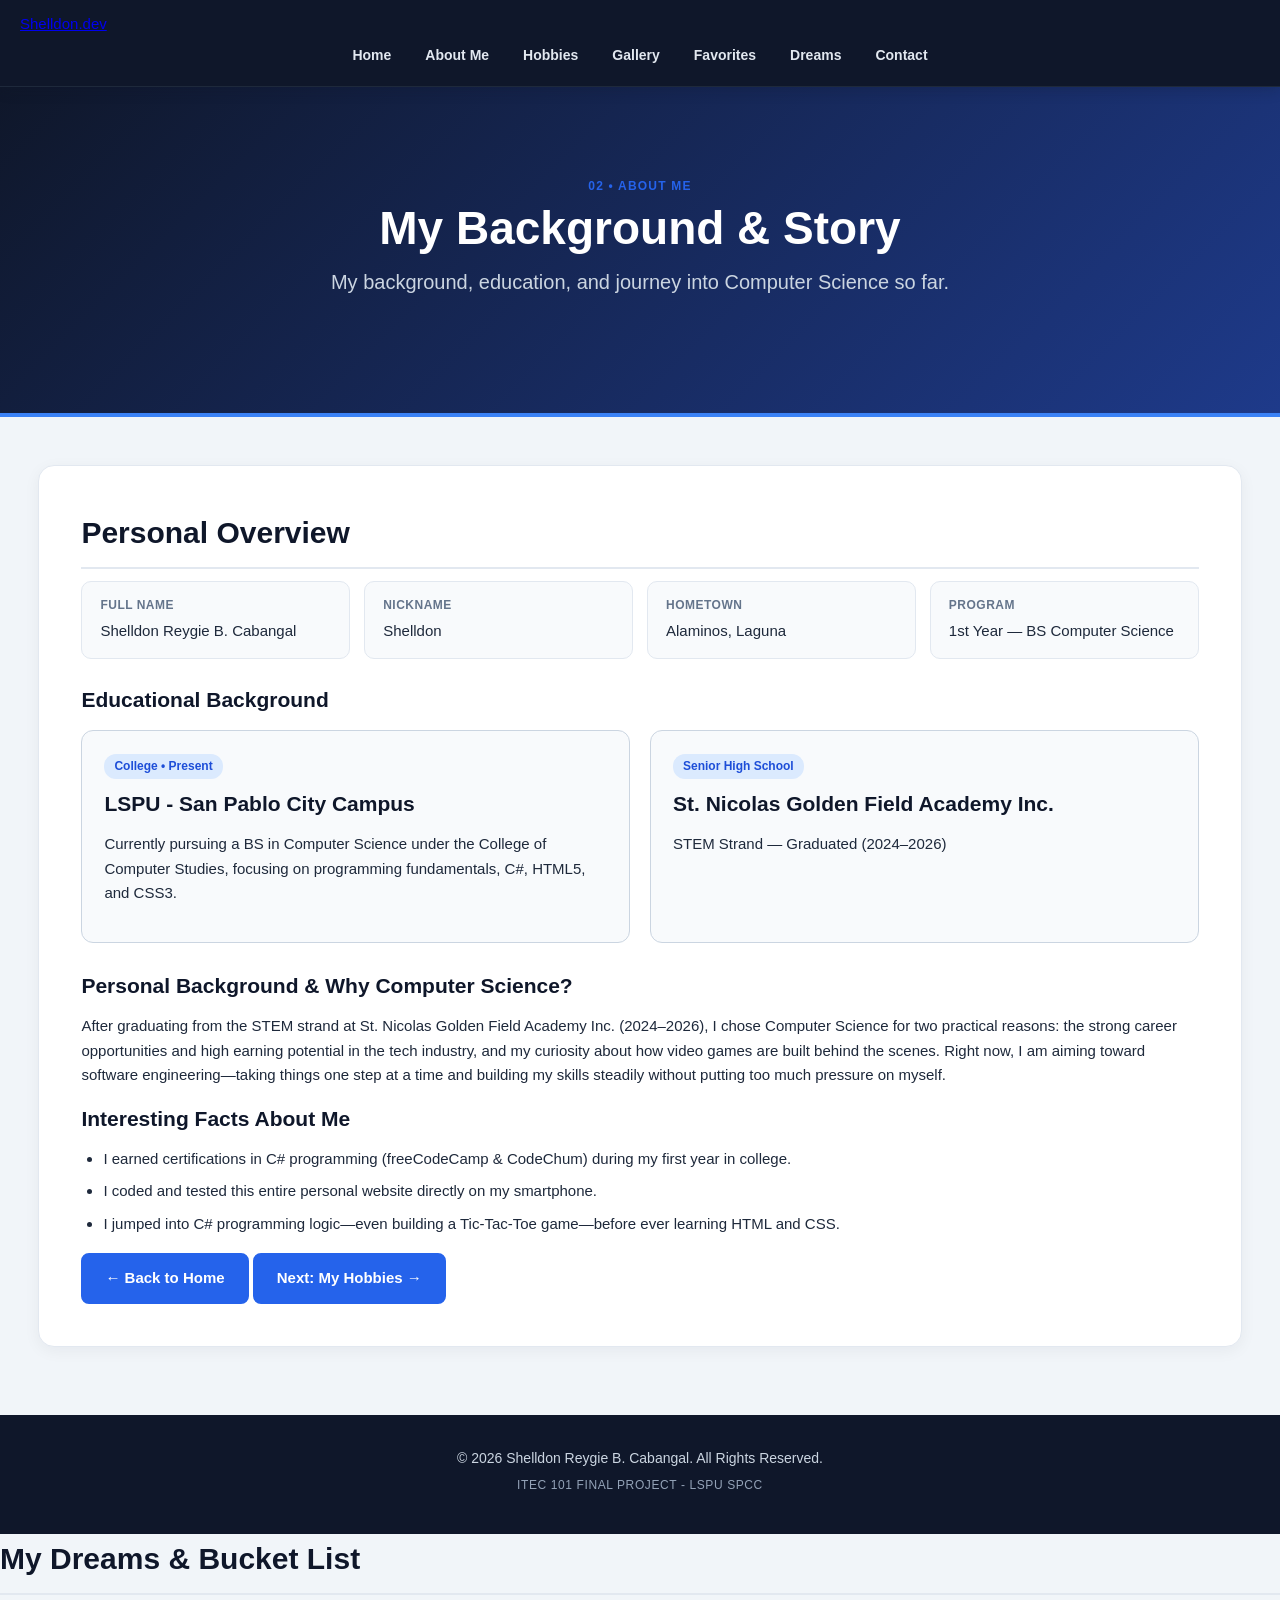
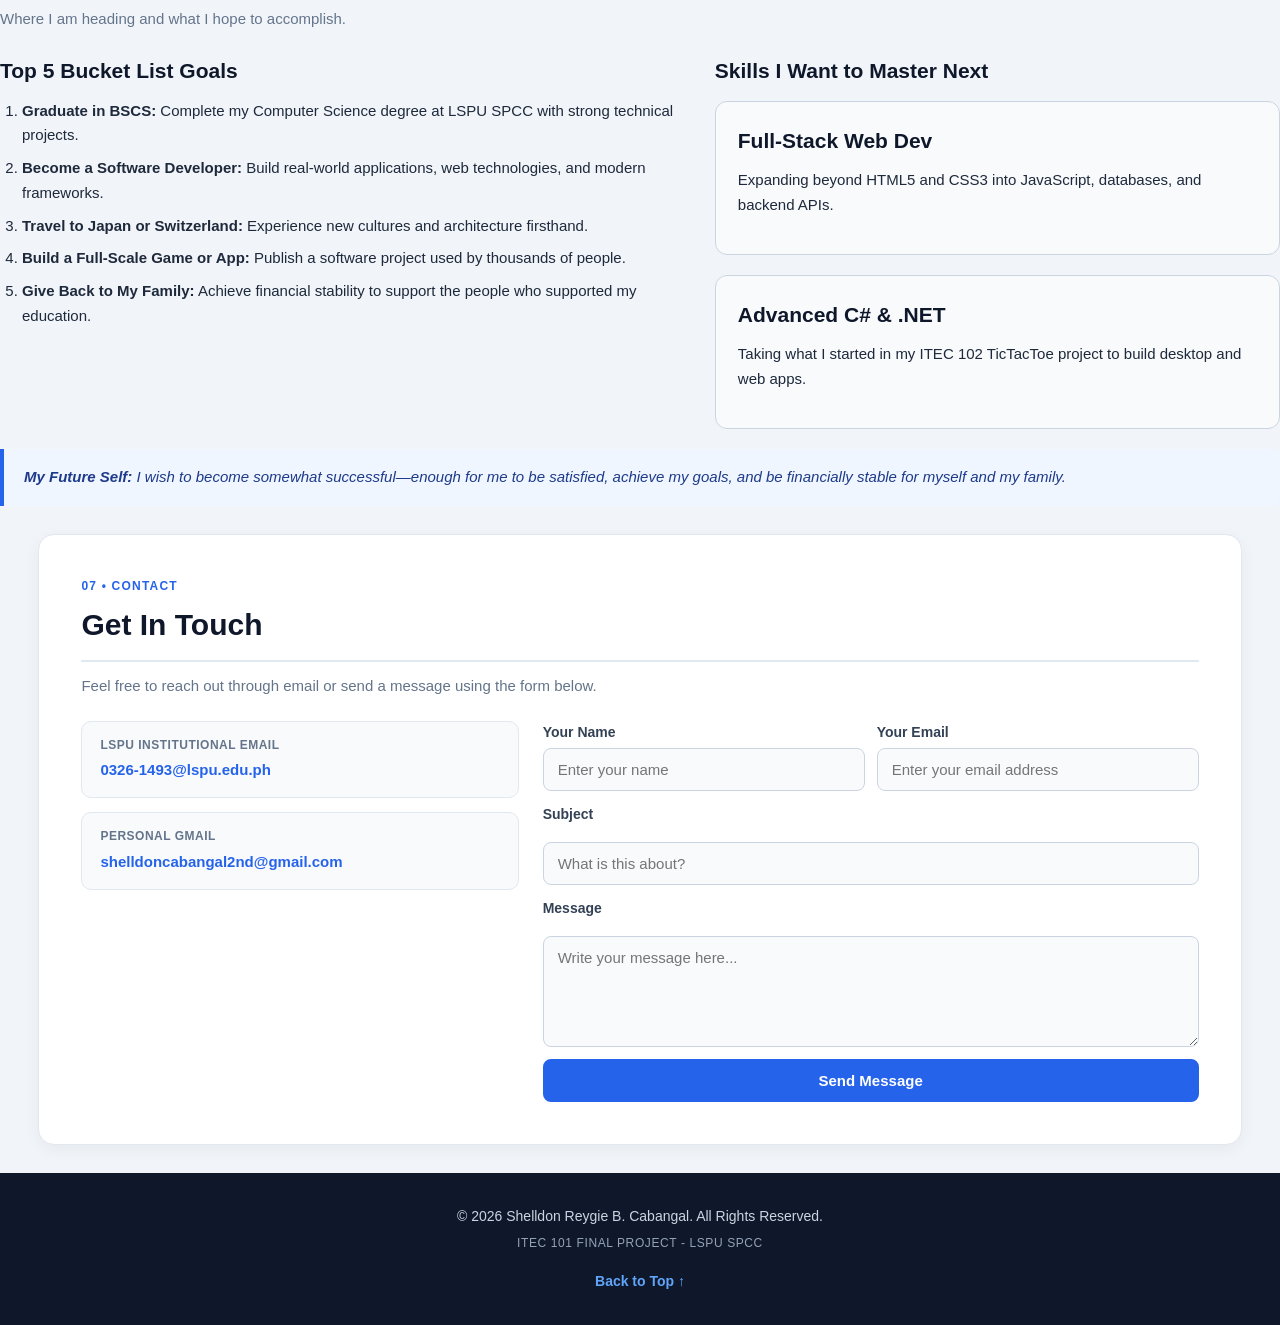
==== about.html @ 6fc23124 "Create about.html" ====
<!DOCTYPE html>
<html lang="en">
<head>
  <meta charset="UTF-8">
  <meta name="viewport" content="width=device-width, initial-scale=1.0">
  <title>About Me | Shelldon Reygie B. Cabangal</title>
  <link rel="stylesheet" href="css/style.css">
</head>
<body>

  <!-- // 1. Navigation Menu -->
  <nav id="top-nav">
    <div class="nav-container">
      <a href="index.html" class="logo">Shelldon.dev</a>
      <ul>
        <li><a href="index.html">Home</a></li>
        <li><a href="about.html" class="active">About Me</a></li>
        <li><a href="hobbies.html">Hobbies</a></li>
        <li><a href="gallery.html">Gallery</a></li>
        <li><a href="favorites.html">Favorites</a></li>
        <li><a href="dreams.html">Dreams</a></li>
        <li><a href="contact.html">Contact</a></li>
      </ul>
    </div>
  </nav>

  <!-- // 2. Page Header -->
  <header class="page-header">
    <div class="hero-box">
      <p class="section-tag light-tag">02 • About Me</p>
      <h1>My Background &amp; Story</h1>
      <p class="hero-subtitle">My background, education, and journey into Computer Science so far.</p>
    </div>
  </header>

  <!-- // 3. Main Content -->
  <main>
    <section class="container">
      <h2>Personal Overview</h2>
      <ul class="profile-grid">
        <li><strong>Full Name</strong><span>Shelldon Reygie B. Cabangal</span></li>
        <li><strong>Nickname</strong><span>Shelldon</span></li>
        <li><strong>Hometown</strong><span>Alaminos, Laguna</span></li>
        <li><strong>Program</strong><span>1st Year — BS Computer Science</span></li>
      </ul>

      <h3>Educational Background</h3>
      <div class="card-grid">
        <div class="card">
          <span class="pill">College • Present</span>
          <h3>LSPU - San Pablo City Campus</h3>
          <p>Currently pursuing a BS in Computer Science under the College of Computer Studies, focusing on programming fundamentals, C#, HTML5, and CSS3.</p>
        </div>

        <div class="card">
          <span class="pill">Senior High School</span>
          <h3>St. Nicolas Golden Field Academy Inc.</h3>
          <p>STEM Strand — Graduated (2024–2026)</p>
        </div>
      </div>

      <h3 class="mt-20">Personal Background &amp; Why Computer Science?</h3>
      <p>
        After graduating from the STEM strand at St. Nicolas Golden Field Academy Inc. (2024–2026), I chose Computer
        Science for two practical reasons: the strong career opportunities and high earning potential in the tech
        industry, and my curiosity about how video games are built behind the scenes. Right now, I am aiming toward
        software engineering—taking things one step at a time and building my skills steadily without putting too much
        pressure on myself.
      </p>

      <h3>Interesting Facts About Me</h3>
      <ul class="content-list">
        <li>I earned certifications in C# programming (freeCodeCamp &amp; CodeChum) during my first year in college.</li>
        <li>I coded and tested this entire personal website directly on my smartphone.</li>
        <li>I jumped into C# programming logic—even building a Tic-Tac-Toe game—before ever learning HTML and CSS.</li>
      </ul>

      <div class="page-nav-buttons">
        <a href="index.html" class="button">&larr; Back to Home</a>
        <a href="hobbies.html" class="button">Next: My Hobbies &rarr;</a>
      </div>
    </section>
  </main>

  <!-- // 4. Footer -->
  <footer>
    <p>&copy; 2026 Shelldon Reygie B. Cabangal. All Rights Reserved.</p>
    <p class="footer-sub">ITEC 101 Final Project - LSPU SPCC</p>
  </footer>

</body>
</html>

      <h2>My Dreams &amp; Bucket List</h2>
      <p class="section-intro">Where I am heading and what I hope to accomplish.</p>

      <div class="split-content">
        <div>
          <h3>Top 5 Bucket List Goals</h3>
          <ol class="content-list">
            <li><strong>Graduate in BSCS:</strong> Complete my Computer Science degree at LSPU SPCC with strong technical projects.</li>
            <li><strong>Become a Software Developer:</strong> Build real-world applications, web technologies, and modern frameworks.</li>
            <li><strong>Travel to Japan or Switzerland:</strong> Experience new cultures and architecture firsthand.</li>
            <li><strong>Build a Full-Scale Game or App:</strong> Publish a software project used by thousands of people.</li>
            <li><strong>Give Back to My Family:</strong> Achieve financial stability to support the people who supported my education.</li>
          </ol>
        </div>

        <div>
          <h3>Skills I Want to Master Next</h3>
          <div class="card-grid one-col">
            <div class="card">
              <h3>Full-Stack Web Dev</h3>
              <p>Expanding beyond HTML5 and CSS3 into JavaScript, databases, and backend APIs.</p>
            </div>

            <div class="card">
              <h3>Advanced C# &amp; .NET</h3>
              <p>Taking what I started in my ITEC 102 TicTacToe project to build desktop and web apps.</p>
            </div>
          </div>
        </div>
      </div>

      <div class="tagline mt-20">
        <strong>My Future Self:</strong> I wish to become somewhat successful—enough for me to be satisfied, achieve my goals, and be financially stable for myself and my family.
      </div>
    </section>

    <!-- // 9. Contact -->
    <section id="contact" class="container">
      <p class="section-tag">07 • Contact</p>
      <h2>Get In Touch</h2>
      <p class="section-intro">Feel free to reach out through email or send a message using the form below.</p>

      <div class="contact-layout">
        <ul class="profile-grid one-col">
          <li>
            <strong>LSPU Institutional Email</strong>
            <a href="mailto:0326-1493@lspu.edu.ph">0326-1493@lspu.edu.ph</a>
          </li>
          <li>
            <strong>Personal Gmail</strong>
            <a href="mailto:shelldoncabangal2nd@gmail.com">shelldoncabangal2nd@gmail.com</a>
          </li>
        </ul>

        <form class="contact-form" action="mailto:shelldoncabangal2nd@gmail.com" method="post" enctype="text/plain">
          <div class="form-row">
            <div>
              <label for="name">Your Name</label>
              <input type="text" id="name" name="Name" placeholder="Enter your name" required>
            </div>
            <div>
              <label for="email">Your Email</label>
              <input type="email" id="email" name="Email" placeholder="Enter your email address" required>
            </div>
          </div>

          <label for="subject">Subject</label>
          <input type="text" id="subject" name="Subject" placeholder="What is this about?" required>

          <label for="message">Message</label>
          <textarea id="message" name="Message" rows="5" placeholder="Write your message here..." required></textarea>

          <button type="submit" class="button">Send Message</button>
        </form>
      </div>
    </section>

  </main>

  <!-- // 10. Footer -->
  <footer>
    <p>&copy; 2026 Shelldon Reygie B. Cabangal. All Rights Reserved.</p>
    <p class="footer-sub">ITEC 101 Final Project - LSPU SPCC</p>
    <a href="#home" class="back-to-top">Back to Top ↑</a>
  </footer>

</body>
            </html>
---- css/style.css ----
/* // 1. Reset & Base Styles */
html {
  scroll-behavior: smooth;
}

* {
  box-sizing: border-box;
  margin: 0;
  padding: 0;
}

body {
  font-family: 'Segoe UI', Tahoma, Geneva, Verdana, sans-serif;
  font-size: clamp(15px, 1.1vw, 17px);
  background-color: #f1f5f9;
  color: #1e293b;
  line-height: 1.65;
  overflow-x: hidden;
}

header[id],
section[id] {
  scroll-margin-top: 80px;
}

/* // 2. Navigation Bar */
#top-nav {
  background-color: #0f172a;
  position: sticky;
  top: 0;
  z-index: 100;
  padding: 12px 20px;
  border-bottom: 1px solid #1e293b;
  box-shadow: 0 4px 12px rgba(15, 23, 42, 0.2);
}

.nav-inner {
  width: min(94%, 1240px);
  margin: 0 auto;
  display: flex;
  flex-wrap: wrap;
  align-items: center;
  justify-content: space-between;
  gap: 12px;
}

.nav-brand {
  color: #ffffff;
  font-weight: 700;
  font-size: 18px;
  text-decoration: none;
  letter-spacing: 0.5px;
}

#top-nav ul {
  list-style: none;
  display: flex;
  flex-wrap: wrap;
  justify-content: center;
  gap: 6px;
}

#top-nav ul a {
  color: #e2e8f0;
  text-decoration: none;
  padding: 7px 14px;
  border-radius: 20px;
  font-weight: 600;
  font-size: 14px;
  display: inline-block;
  transition: background-color 0.25s ease, color 0.25s ease;
}

#top-nav ul a:hover,
#top-nav ul a:focus {
  background-color: #2563eb;
  color: #ffffff;
}

/* // 3. Main (Home / Hero) */
header {
  background: linear-gradient(135deg, #0f172a 0%, #1e3a8a 100%);
  color: #ffffff;
  text-align: center;
  padding: clamp(50px, 8vw, 90px) 20px;
  border-bottom: 4px solid #3b82f6;
}

.hero-content {
  width: min(92%, 850px);
  margin: 0 auto;
}

#profile-pic {
  width: clamp(125px, 16vw, 175px);
  height: clamp(125px, 16vw, 175px);
  border-radius: 50%;
  border: 4px solid #60a5fa;
  box-shadow: 0 8px 24px rgba(0, 0, 0, 0.35);
  object-fit: cover;
  margin-bottom: 16px;
}

.badge {
  display: inline-block;
  background-color: rgba(59, 130, 246, 0.25);
  color: #93c5fd;
  border: 1px solid rgba(147, 197, 253, 0.4);
  padding: 5px 16px;
  border-radius: 20px;
  font-size: 13px;
  font-weight: 600;
  letter-spacing: 0.5px;
  margin-bottom: 12px;
}

header h1 {
  font-size: clamp(26px, 4.5vw, 46px);
  line-height: 1.2;
  margin-bottom: 10px;
}

.hero-subtitle {
  font-size: clamp(15px, 2vw, 20px);
  color: #cbd5e1;
  margin-bottom: 24px;
}

.hero-buttons {
  display: flex;
  justify-content: center;
  flex-wrap: wrap;
  gap: 12px;
}

/* // 4. Responsive Containers & Typography */
main {
  padding: 20px 0 40px;
}

.container {
  width: min(94%, 1240px);
  margin: 28px auto;
  padding: clamp(20px, 3.5vw, 42px);
  background-color: #ffffff;
  border: 1px solid #e2e8f0;
  border-radius: 16px;
  box-shadow: 0 4px 16px rgba(15, 23, 42, 0.05);
}

.section-tag {
  font-size: 12px;
  font-weight: 700;
  text-transform: uppercase;
  letter-spacing: 1.2px;
  color: #2563eb;
  margin-bottom: 4px;
}

h2 {
  color: #0f172a;
  font-size: clamp(22px, 3vw, 30px);
  padding-bottom: 10px;
  margin-bottom: 12px;
  border-bottom: 2px solid #e2e8f0;
}

.section-intro {
  color: #64748b;
  margin-bottom: 22px;
}

h3 {
  color: #0f172a;
  font-size: clamp(18px, 2vw, 21px);
  margin-bottom: 10px;
}

p {
  margin-bottom: 14px;
}

.mt-20 {
  margin-top: 26px;
}

.content-list {
  margin-left: 22px;
  margin-bottom: 16px;
}

.content-list li {
  margin-bottom: 8px;
}

.tagline {
  font-style: italic;
  background-color: #eff6ff;
  border-left: 4px solid #2563eb;
  padding: 16px 20px;
  margin: 20px 0;
  border-radius: 0 8px 8px 0;
  color: #1e3a8a;
}

/* // 5. Responsive Grids & Cards */
.profile-grid {
  list-style: none;
  display: grid;
  grid-template-columns: repeat(auto-fit, minmax(220px, 1fr));
  gap: 14px;
  margin-bottom: 24px;
}

.profile-grid.one-col {
  grid-template-columns: 1fr;
}

.profile-grid li {
  background-color: #f8fafc;
  border: 1px solid #e2e8f0;
  border-radius: 10px;
  padding: 14px 18px;
}

.profile-grid strong {
  display: block;
  font-size: 12px;
  text-transform: uppercase;
  letter-spacing: 0.5px;
  color: #64748b;
  margin-bottom: 3px;
}

.profile-grid a {
  color: #2563eb;
  font-weight: 600;
  text-decoration: none;
  word-break: break-all;
}

.profile-grid a:hover {
  text-decoration: underline;
}

.card-grid {
  display: grid;
  grid-template-columns: repeat(auto-fit, minmax(270px, 1fr));
  gap: 20px;
  margin-top: 12px;
}

.card-grid.one-col {
  grid-template-columns: 1fr;
}

.split-content {
  display: grid;
  grid-template-columns: 1fr;
  gap: 24px;
}

.card {
  background-color: #f8fafc;
  border: 1px solid #cbd5e1;
  border-radius: 12px;
  padding: 22px;
  transition: transform 0.2s ease, box-shadow 0.2s ease;
}

.card-accent {
  border-top: 4px solid #2563eb;
}

.card:hover {
  transform: translateY(-4px);
  box-shadow: 0 8px 18px rgba(15, 23, 42, 0.08);
}

.pill {
  display: inline-block;
  background-color: #dbeafe;
  color: #1d4ed8;
  font-size: 12px;
  font-weight: 700;
  padding: 3px 10px;
  border-radius: 12px;
  margin-bottom: 8px;
}

.cert-list {
  margin-left: 18px;
  margin-top: 6px;
}

.cert-list li {
  margin-bottom: 8px;
}

.cert-list a {
  color: #2563eb;
  font-weight: 600;
  text-decoration: none;
}

.cert-list a:hover {
  text-decoration: underline;
}

/* // 6. Photo Gallery */
.photo-grid {
  display: grid;
  grid-template-columns: repeat(auto-fit, minmax(280px, 1fr));
  gap: 22px;
  margin-top: 14px;
}

.photo-item {
  background-color: #f8fafc;
  border: 1px solid #cbd5e1;
  border-radius: 12px;
  padding: 14px;
  text-align: center;
  transition: transform 0.2s ease;
}

.photo-item:hover {
  transform: translateY(-3px);
}

.photo-item img {
  width: 100%;
  height: clamp(210px, 22vw, 290px);
  object-fit: cover;
  border-radius: 8px;
  margin-bottom: 10px;
}

.caption {
  font-size: 14px;
  color: #475569;
  margin-bottom: 0;
}

/* // 7. Favorites Table */
.table-wrapper {
  overflow-x: auto;
  margin-bottom: 18px;
}

table {
  width: 100%;
  border-collapse: collapse;
}

th,
td {
  border: 1px solid #cbd5e1;
  padding: 14px 16px;
  text-align: left;
}

th {
  background-color: #0f172a;
  color: #ffffff;
}

tr:nth-child(even) {
  background-color: #f8fafc;
}

/* // 8. Buttons & Contact Form */
.button {
  display: inline-block;
  background-color: #2563eb;
  color: #ffffff;
  text-decoration: none;
  padding: 11px 22px;
  border: 2px solid #2563eb;
  border-radius: 8px;
  font-size: 15px;
  font-weight: 600;
  cursor: pointer;
  transition: background-color 0.25s ease, border-color 0.25s ease;
}

.button:hover {
  background-color: #1d4ed8;
  border-color: #1d4ed8;
}

.button-outline {
  background-color: transparent;
  color: #ffffff;
  border-color: #93c5fd;
}

.button-outline:hover {
  background-color: rgba(255, 255, 255, 0.12);
  border-color: #ffffff;
}

.contact-layout {
  display: grid;
  grid-template-columns: 1fr;
  gap: 24px;
}

.contact-form {
  display: flex;
  flex-direction: column;
  gap: 12px;
}

.form-row {
  display: grid;
  grid-template-columns: 1fr;
  gap: 12px;
}

.contact-form label {
  display: block;
  font-weight: 600;
  font-size: 14px;
  color: #334155;
  margin-bottom: 4px;
}

.contact-form input,
.contact-form textarea {
  width: 100%;
  padding: 12px 14px;
  border: 1px solid #cbd5e1;
  border-radius: 8px;
  font-family: inherit;
  font-size: 15px;
  background-color: #f8fafc;
}

.contact-form input:focus,
.contact-form textarea:focus {
  outline: none;
  border-color: #2563eb;
  background-color: #ffffff;
}

/* // 9. Footer */
footer {
  background-color: #0f172a;
  color: #cbd5e1;
  text-align: center;
  padding: 32px 20px;
  font-size: 14px;
}

footer p {
  margin-bottom: 6px;
}

.footer-sub {
  color: #94a3b8;
  font-size: 12px;
  text-transform: uppercase;
  letter-spacing: 0.6px;
}

.back-to-top {
  display: inline-block;
  margin-top: 10px;
  color: #60a5fa;
  text-decoration: none;
  font-weight: 600;
}

.back-to-top:hover {
  text-decoration: underline;
}

/* // 10. Tablet & Desktop Breakpoints */
@media (min-width: 768px) {
  .form-row {
    grid-template-columns: 1fr 1fr;
  }

  .card-grid.two-col {
    grid-template-columns: repeat(2, 1fr);
  }
}

@media (min-width: 1024px) {
  .split-content {
    grid-template-columns: 1.1fr 0.9fr;
    align-items: start;
  }

  .card-grid.three-col {
    grid-template-columns: repeat(3, 1fr);
  }

  .contact-layout {
    grid-template-columns: 0.8fr 1.2fr;
    align-items: start;
  }
}

/* // 11. Small Mobile Adjustments */
@media (max-width: 640px) {
  header[id],
  section[id] {
    scroll-margin-top: 110px;
  }

  .nav-inner {
    justify-content: center;
  }

  #top-nav {
    padding: 10px;
  }

  #top-nav ul a {
    padding: 5px 10px;
    font-size: 12px;
  }
}
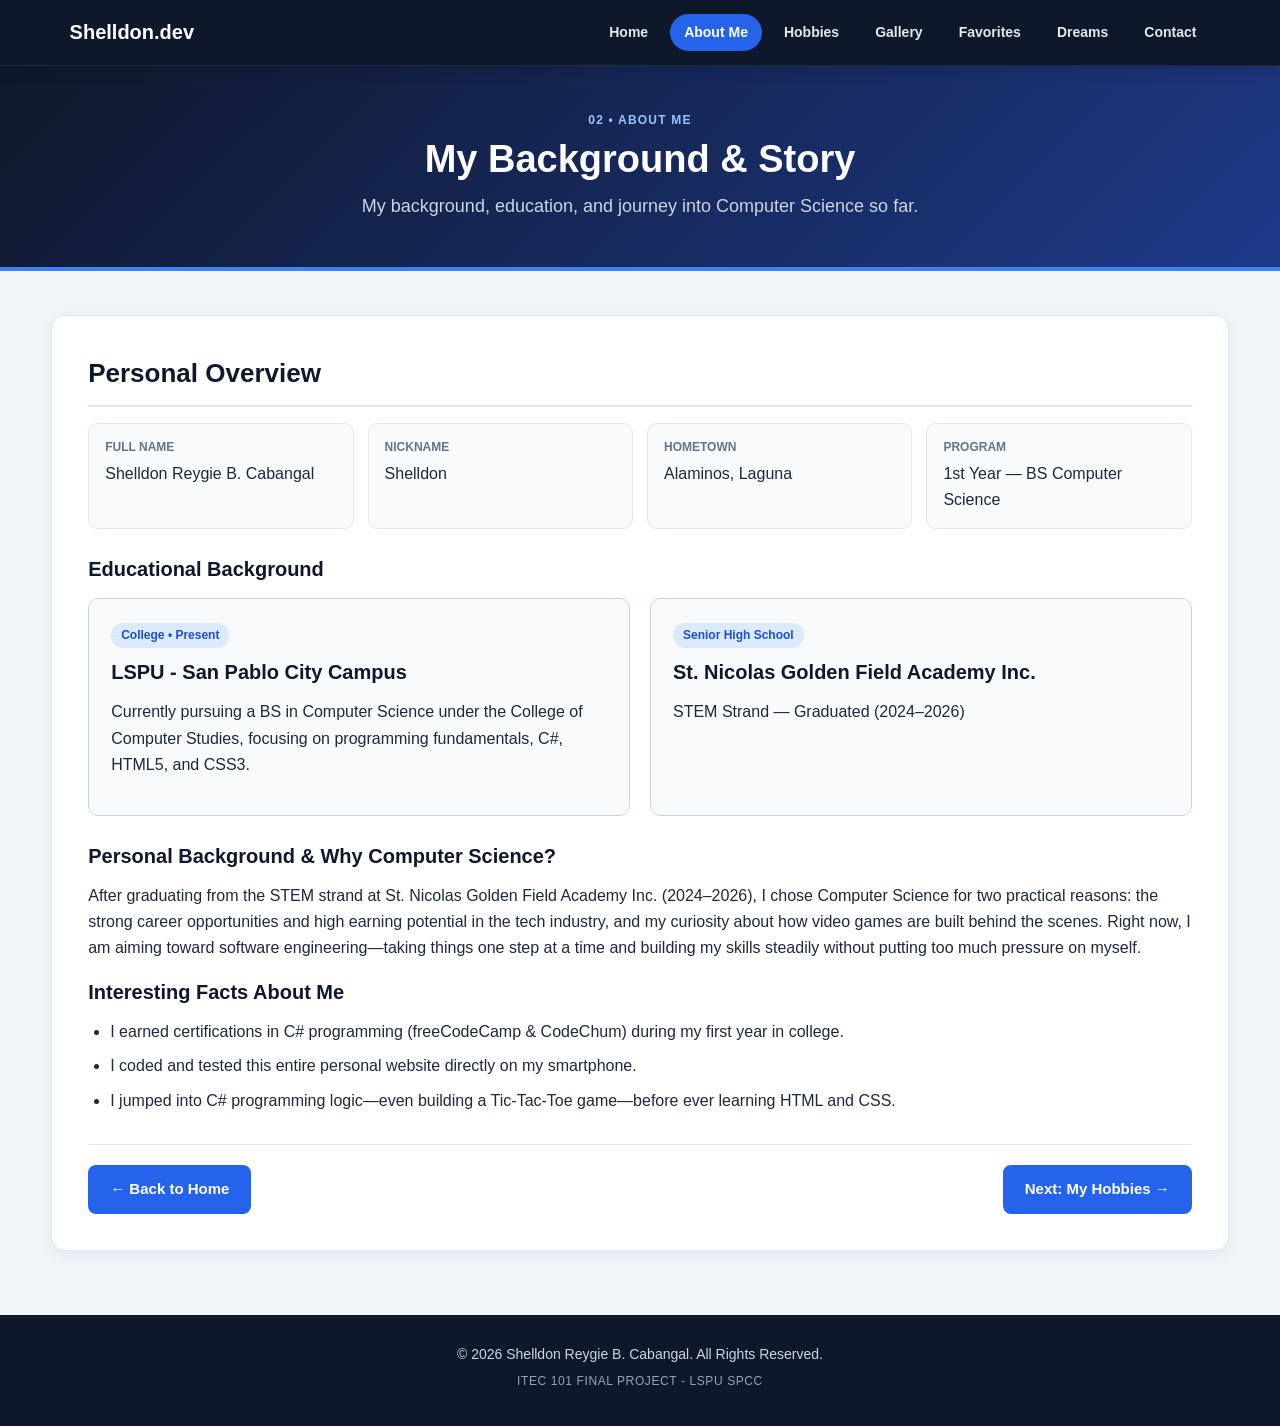
==== commit 2392c633: "Update about.html" ====
--- a/about.html
+++ b/about.html
@@ -89,94 +89,5 @@
   </footer>
 
 </body>
-</html>
-
-      <h2>My Dreams &amp; Bucket List</h2>
-      <p class="section-intro">Where I am heading and what I hope to accomplish.</p>
-
-      <div class="split-content">
-        <div>
-          <h3>Top 5 Bucket List Goals</h3>
-          <ol class="content-list">
-            <li><strong>Graduate in BSCS:</strong> Complete my Computer Science degree at LSPU SPCC with strong technical projects.</li>
-            <li><strong>Become a Software Developer:</strong> Build real-world applications, web technologies, and modern frameworks.</li>
-            <li><strong>Travel to Japan or Switzerland:</strong> Experience new cultures and architecture firsthand.</li>
-            <li><strong>Build a Full-Scale Game or App:</strong> Publish a software project used by thousands of people.</li>
-            <li><strong>Give Back to My Family:</strong> Achieve financial stability to support the people who supported my education.</li>
-          </ol>
-        </div>
-
-        <div>
-          <h3>Skills I Want to Master Next</h3>
-          <div class="card-grid one-col">
-            <div class="card">
-              <h3>Full-Stack Web Dev</h3>
-              <p>Expanding beyond HTML5 and CSS3 into JavaScript, databases, and backend APIs.</p>
-            </div>
-
-            <div class="card">
-              <h3>Advanced C# &amp; .NET</h3>
-              <p>Taking what I started in my ITEC 102 TicTacToe project to build desktop and web apps.</p>
-            </div>
-          </div>
-        </div>
-      </div>
-
-      <div class="tagline mt-20">
-        <strong>My Future Self:</strong> I wish to become somewhat successful—enough for me to be satisfied, achieve my goals, and be financially stable for myself and my family.
-      </div>
-    </section>
-
-    <!-- // 9. Contact -->
-    <section id="contact" class="container">
-      <p class="section-tag">07 • Contact</p>
-      <h2>Get In Touch</h2>
-      <p class="section-intro">Feel free to reach out through email or send a message using the form below.</p>
-
-      <div class="contact-layout">
-        <ul class="profile-grid one-col">
-          <li>
-            <strong>LSPU Institutional Email</strong>
-            <a href="mailto:0326-1493@lspu.edu.ph">0326-1493@lspu.edu.ph</a>
-          </li>
-          <li>
-            <strong>Personal Gmail</strong>
-            <a href="mailto:shelldoncabangal2nd@gmail.com">shelldoncabangal2nd@gmail.com</a>
-          </li>
-        </ul>
-
-        <form class="contact-form" action="mailto:shelldoncabangal2nd@gmail.com" method="post" enctype="text/plain">
-          <div class="form-row">
-            <div>
-              <label for="name">Your Name</label>
-              <input type="text" id="name" name="Name" placeholder="Enter your name" required>
-            </div>
-            <div>
-              <label for="email">Your Email</label>
-              <input type="email" id="email" name="Email" placeholder="Enter your email address" required>
-            </div>
-          </div>
-
-          <label for="subject">Subject</label>
-          <input type="text" id="subject" name="Subject" placeholder="What is this about?" required>
-
-          <label for="message">Message</label>
-          <textarea id="message" name="Message" rows="5" placeholder="Write your message here..." required></textarea>
-
-          <button type="submit" class="button">Send Message</button>
-        </form>
-      </div>
-    </section>
-
-  </main>
-
-  <!-- // 10. Footer -->
-  <footer>
-    <p>&copy; 2026 Shelldon Reygie B. Cabangal. All Rights Reserved.</p>
-    <p class="footer-sub">ITEC 101 Final Project - LSPU SPCC</p>
-    <a href="#home" class="back-to-top">Back to Top ↑</a>
-  </footer>
-
-</body>
-            </html>
+  </html>
   
--- a/css/style.css
+++ b/css/style.css
@@ -1,8 +1,4 @@
 /* // 1. Reset & Base Styles */
-html {
-  scroll-behavior: smooth;
-}
-
 * {
   box-sizing: border-box;
   margin: 0;
@@ -11,16 +7,18 @@
 
 body {
   font-family: 'Segoe UI', Tahoma, Geneva, Verdana, sans-serif;
-  font-size: clamp(15px, 1.1vw, 17px);
+  font-size: 16px;
   background-color: #f1f5f9;
   color: #1e293b;
   line-height: 1.65;
-  overflow-x: hidden;
-}
-
-header[id],
-section[id] {
-  scroll-margin-top: 80px;
+  display: flex;
+  flex-direction: column;
+  min-height: 100vh;
+}
+
+main {
+  flex: 1;
+  padding: 20px 0 40px;
 }
 
 /* // 2. Navigation Bar */
@@ -29,27 +27,27 @@
   position: sticky;
   top: 0;
   z-index: 100;
-  padding: 12px 20px;
+  padding: 14px 20px;
   border-bottom: 1px solid #1e293b;
   box-shadow: 0 4px 12px rgba(15, 23, 42, 0.2);
 }
 
-.nav-inner {
-  width: min(94%, 1240px);
+.nav-container {
+  width: 92%;
+  max-width: 1200px;
   margin: 0 auto;
   display: flex;
   flex-wrap: wrap;
   align-items: center;
   justify-content: space-between;
-  gap: 12px;
-}
-
-.nav-brand {
-  color: #ffffff;
+  gap: 10px;
+}
+
+.logo {
+  color: #ffffff;
+  font-size: 20px;
   font-weight: 700;
-  font-size: 18px;
   text-decoration: none;
-  letter-spacing: 0.5px;
 }
 
 #top-nav ul {
@@ -57,7 +55,7 @@
   display: flex;
   flex-wrap: wrap;
   justify-content: center;
-  gap: 6px;
+  gap: 8px;
 }
 
 #top-nav ul a {
@@ -72,28 +70,33 @@
 }
 
 #top-nav ul a:hover,
-#top-nav ul a:focus {
+#top-nav ul a.active {
   background-color: #2563eb;
   color: #ffffff;
 }
 
-/* // 3. Main (Home / Hero) */
+/* // 3. Hero & Page Headers */
 header {
   background: linear-gradient(135deg, #0f172a 0%, #1e3a8a 100%);
   color: #ffffff;
   text-align: center;
-  padding: clamp(50px, 8vw, 90px) 20px;
+  padding: 65px 20px;
   border-bottom: 4px solid #3b82f6;
 }
 
-.hero-content {
-  width: min(92%, 850px);
+header.page-header {
+  padding: 45px 20px;
+}
+
+.hero-box {
+  width: 92%;
+  max-width: 800px;
   margin: 0 auto;
 }
 
 #profile-pic {
-  width: clamp(125px, 16vw, 175px);
-  height: clamp(125px, 16vw, 175px);
+  width: 160px;
+  height: 160px;
   border-radius: 50%;
   border: 4px solid #60a5fa;
   box-shadow: 0 8px 24px rgba(0, 0, 0, 0.35);
@@ -106,24 +109,27 @@
   background-color: rgba(59, 130, 246, 0.25);
   color: #93c5fd;
   border: 1px solid rgba(147, 197, 253, 0.4);
-  padding: 5px 16px;
+  padding: 4px 14px;
   border-radius: 20px;
   font-size: 13px;
   font-weight: 600;
-  letter-spacing: 0.5px;
   margin-bottom: 12px;
 }
 
 header h1 {
-  font-size: clamp(26px, 4.5vw, 46px);
+  font-size: 38px;
   line-height: 1.2;
   margin-bottom: 10px;
 }
 
 .hero-subtitle {
-  font-size: clamp(15px, 2vw, 20px);
+  font-size: 18px;
   color: #cbd5e1;
-  margin-bottom: 24px;
+  margin-bottom: 22px;
+}
+
+header.page-header .hero-subtitle {
+  margin-bottom: 0;
 }
 
 .hero-buttons {
@@ -133,18 +139,15 @@
   gap: 12px;
 }
 
-/* // 4. Responsive Containers & Typography */
-main {
-  padding: 20px 0 40px;
-}
-
+/* // 4. Container & Typography */
 .container {
-  width: min(94%, 1240px);
-  margin: 28px auto;
-  padding: clamp(20px, 3.5vw, 42px);
+  width: 92%;
+  max-width: 1200px;
+  margin: 24px auto;
+  padding: 36px;
   background-color: #ffffff;
   border: 1px solid #e2e8f0;
-  border-radius: 16px;
+  border-radius: 14px;
   box-shadow: 0 4px 16px rgba(15, 23, 42, 0.05);
 }
 
@@ -154,25 +157,24 @@
   text-transform: uppercase;
   letter-spacing: 1.2px;
   color: #2563eb;
-  margin-bottom: 4px;
+  margin-bottom: 6px;
+}
+
+.light-tag {
+  color: #93c5fd;
 }
 
 h2 {
   color: #0f172a;
-  font-size: clamp(22px, 3vw, 30px);
+  font-size: 26px;
   padding-bottom: 10px;
-  margin-bottom: 12px;
+  margin-bottom: 16px;
   border-bottom: 2px solid #e2e8f0;
-}
-
-.section-intro {
-  color: #64748b;
-  margin-bottom: 22px;
 }
 
 h3 {
   color: #0f172a;
-  font-size: clamp(18px, 2vw, 21px);
+  font-size: 20px;
   margin-bottom: 10px;
 }
 
@@ -181,7 +183,7 @@
 }
 
 .mt-20 {
-  margin-top: 26px;
+  margin-top: 24px;
 }
 
 .content-list {
@@ -197,13 +199,13 @@
   font-style: italic;
   background-color: #eff6ff;
   border-left: 4px solid #2563eb;
-  padding: 16px 20px;
+  padding: 15px 18px;
   margin: 20px 0;
   border-radius: 0 8px 8px 0;
   color: #1e3a8a;
 }
 
-/* // 5. Responsive Grids & Cards */
+/* // 5. Grids & Cards (Flexbox & CSS Grid) */
 .profile-grid {
   list-style: none;
   display: grid;
@@ -212,22 +214,17 @@
   margin-bottom: 24px;
 }
 
-.profile-grid.one-col {
-  grid-template-columns: 1fr;
-}
-
 .profile-grid li {
   background-color: #f8fafc;
   border: 1px solid #e2e8f0;
   border-radius: 10px;
-  padding: 14px 18px;
+  padding: 14px 16px;
 }
 
 .profile-grid strong {
   display: block;
   font-size: 12px;
   text-transform: uppercase;
-  letter-spacing: 0.5px;
   color: #64748b;
   margin-bottom: 3px;
 }
@@ -245,25 +242,15 @@
 
 .card-grid {
   display: grid;
-  grid-template-columns: repeat(auto-fit, minmax(270px, 1fr));
+  grid-template-columns: repeat(auto-fit, minmax(280px, 1fr));
   gap: 20px;
   margin-top: 12px;
-}
-
-.card-grid.one-col {
-  grid-template-columns: 1fr;
-}
-
-.split-content {
-  display: grid;
-  grid-template-columns: 1fr;
-  gap: 24px;
 }
 
 .card {
   background-color: #f8fafc;
   border: 1px solid #cbd5e1;
-  border-radius: 12px;
+  border-radius: 10px;
   padding: 22px;
   transition: transform 0.2s ease, box-shadow 0.2s ease;
 }
@@ -311,14 +298,14 @@
 .photo-grid {
   display: grid;
   grid-template-columns: repeat(auto-fit, minmax(280px, 1fr));
-  gap: 22px;
+  gap: 20px;
   margin-top: 14px;
 }
 
 .photo-item {
   background-color: #f8fafc;
   border: 1px solid #cbd5e1;
-  border-radius: 12px;
+  border-radius: 10px;
   padding: 14px;
   text-align: center;
   transition: transform 0.2s ease;
@@ -330,7 +317,7 @@
 
 .photo-item img {
   width: 100%;
-  height: clamp(210px, 22vw, 290px);
+  height: 240px;
   object-fit: cover;
   border-radius: 8px;
   margin-bottom: 10px;
@@ -345,7 +332,7 @@
 /* // 7. Favorites Table */
 .table-wrapper {
   overflow-x: auto;
-  margin-bottom: 18px;
+  margin-bottom: 20px;
 }
 
 table {
@@ -356,7 +343,7 @@
 th,
 td {
   border: 1px solid #cbd5e1;
-  padding: 14px 16px;
+  padding: 13px 15px;
   text-align: left;
 }
 
@@ -375,7 +362,7 @@
   background-color: #2563eb;
   color: #ffffff;
   text-decoration: none;
-  padding: 11px 22px;
+  padding: 10px 20px;
   border: 2px solid #2563eb;
   border-radius: 8px;
   font-size: 15px;
@@ -400,30 +387,27 @@
   border-color: #ffffff;
 }
 
-.contact-layout {
-  display: grid;
-  grid-template-columns: 1fr;
-  gap: 24px;
+.page-nav-buttons {
+  display: flex;
+  justify-content: space-between;
+  flex-wrap: wrap;
+  gap: 12px;
+  margin-top: 30px;
+  padding-top: 20px;
+  border-top: 1px solid #e2e8f0;
 }
 
 .contact-form {
   display: flex;
   flex-direction: column;
   gap: 12px;
-}
-
-.form-row {
-  display: grid;
-  grid-template-columns: 1fr;
-  gap: 12px;
+  margin-top: 10px;
 }
 
 .contact-form label {
-  display: block;
   font-weight: 600;
   font-size: 14px;
   color: #334155;
-  margin-bottom: 4px;
 }
 
 .contact-form input,
@@ -449,7 +433,7 @@
   background-color: #0f172a;
   color: #cbd5e1;
   text-align: center;
-  padding: 32px 20px;
+  padding: 28px 20px;
   font-size: 14px;
 }
 
@@ -464,53 +448,9 @@
   letter-spacing: 0.6px;
 }
 
-.back-to-top {
-  display: inline-block;
-  margin-top: 10px;
-  color: #60a5fa;
-  text-decoration: none;
-  font-weight: 600;
-}
-
-.back-to-top:hover {
-  text-decoration: underline;
-}
-
-/* // 10. Tablet & Desktop Breakpoints */
-@media (min-width: 768px) {
-  .form-row {
-    grid-template-columns: 1fr 1fr;
-  }
-
-  .card-grid.two-col {
-    grid-template-columns: repeat(2, 1fr);
-  }
-}
-
-@media (min-width: 1024px) {
-  .split-content {
-    grid-template-columns: 1.1fr 0.9fr;
-    align-items: start;
-  }
-
-  .card-grid.three-col {
-    grid-template-columns: repeat(3, 1fr);
-  }
-
-  .contact-layout {
-    grid-template-columns: 0.8fr 1.2fr;
-    align-items: start;
-  }
-}
-
-/* // 11. Small Mobile Adjustments */
-@media (max-width: 640px) {
-  header[id],
-  section[id] {
-    scroll-margin-top: 110px;
-  }
-
-  .nav-inner {
+/* // 10. Responsive Media Queries (Tablet & Mobile) */
+@media (max-width: 768px) {
+  .nav-container {
     justify-content: center;
   }
 
@@ -522,4 +462,27 @@
     padding: 5px 10px;
     font-size: 12px;
   }
-}
+
+  header {
+    padding: 45px 16px;
+  }
+
+  header h1 {
+    font-size: 26px;
+  }
+
+  .hero-subtitle {
+    font-size: 15px;
+  }
+
+  .container {
+    width: 94%;
+    margin: 16px auto;
+    padding: 22px 16px;
+  }
+
+  h2 {
+    font-size: 22px;
+  }
+  }
+    
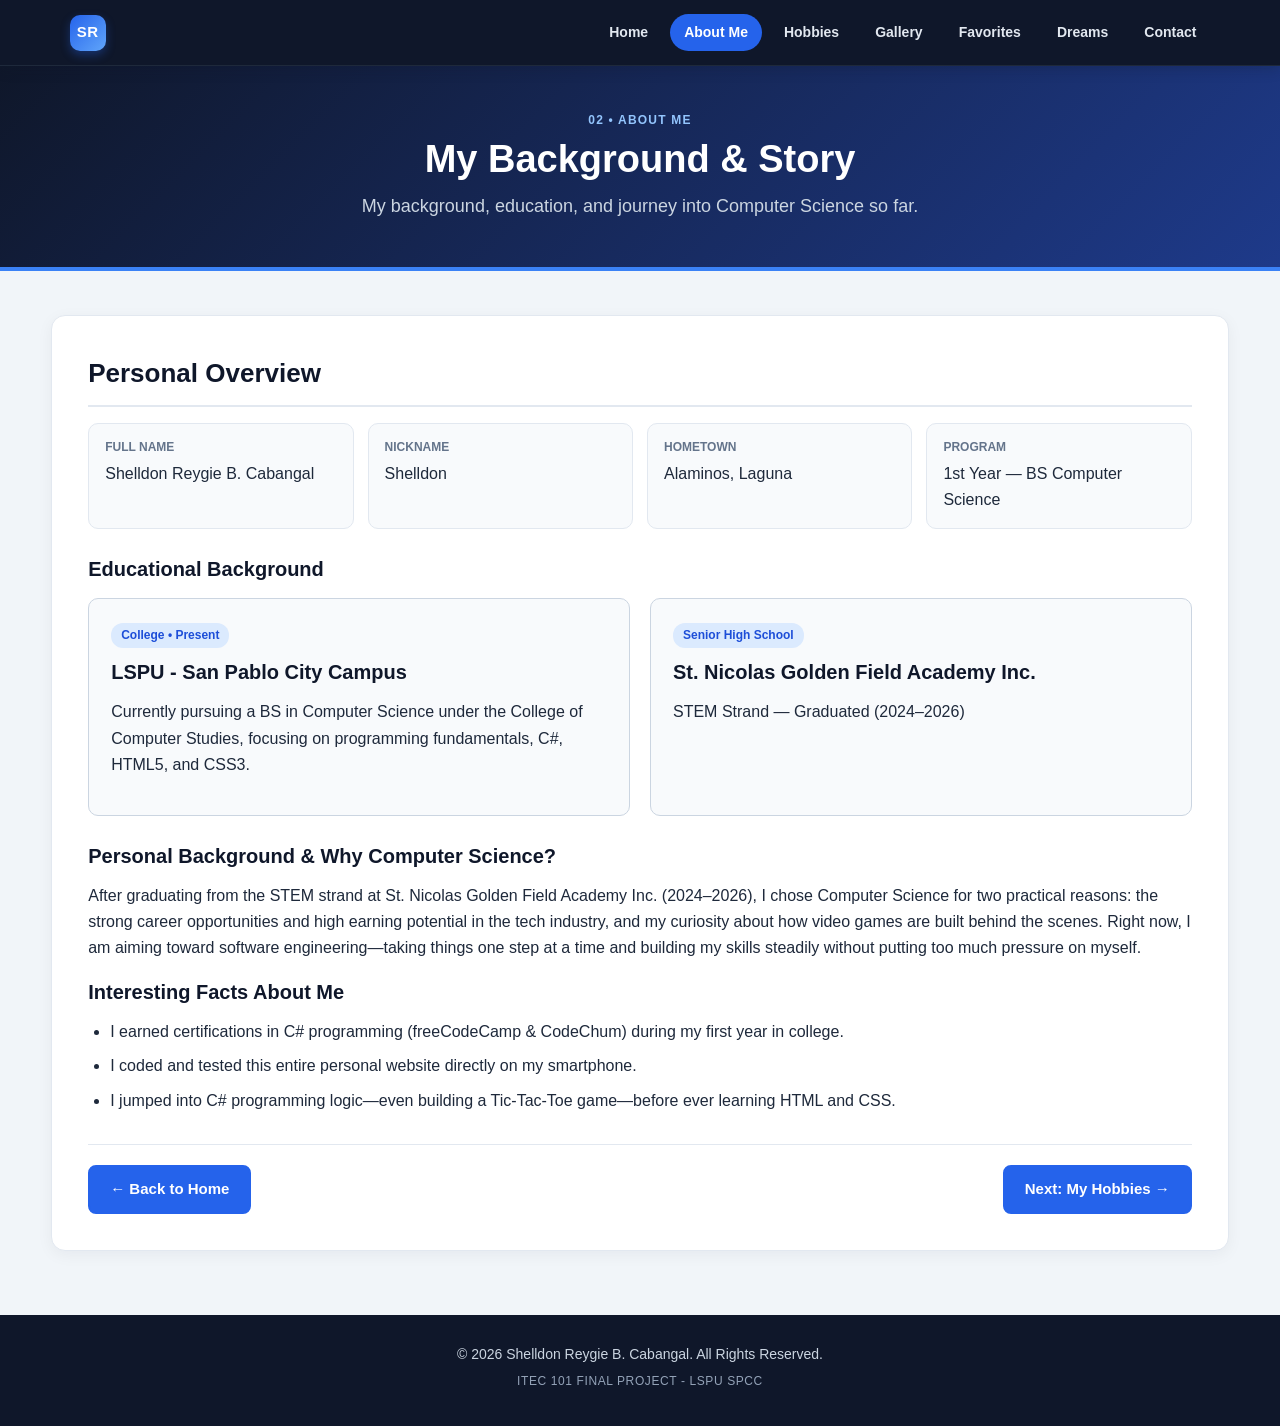
==== commit 6693b464: "Update about.html" ====
--- a/about.html
+++ b/about.html
@@ -8,10 +8,12 @@
 </head>
 <body>
 
-  <!-- // 1. Navigation Menu -->
+  <!-- 1. Navigation Menu -->
   <nav id="top-nav">
     <div class="nav-container">
-      <a href="index.html" class="logo">Shelldon.dev</a>
+       <a href="index.html" class="logo" aria-label="Shelldon Reygie Home">
+     <span class="logo-mark" aria-hidden="true">SR</span>
+     </a>
       <ul>
         <li><a href="index.html">Home</a></li>
         <li><a href="about.html" class="active">About Me</a></li>
@@ -24,7 +26,7 @@
     </div>
   </nav>
 
-  <!-- // 2. Page Header -->
+  <!-- 2. Page Header -->
   <header class="page-header">
     <div class="hero-box">
       <p class="section-tag light-tag">02 • About Me</p>
@@ -33,7 +35,7 @@
     </div>
   </header>
 
-  <!-- // 3. Main Content -->
+  <!-- 3. Main Content -->
   <main>
     <section class="container">
       <h2>Personal Overview</h2>
@@ -82,12 +84,11 @@
     </section>
   </main>
 
-  <!-- // 4. Footer -->
+  <!-- 4. Footer -->
   <footer>
     <p>&copy; 2026 Shelldon Reygie B. Cabangal. All Rights Reserved.</p>
     <p class="footer-sub">ITEC 101 Final Project - LSPU SPCC</p>
   </footer>
 
 </body>
-  </html>
-  
+</html>
--- a/css/style.css
+++ b/css/style.css
@@ -1,4 +1,4 @@
-/* // 1. Reset & Base Styles */
+/* 1. Reset & Base Styles */
 * {
   box-sizing: border-box;
   margin: 0;
@@ -21,7 +21,7 @@
   padding: 20px 0 40px;
 }
 
-/* // 2. Navigation Bar */
+/* 2. Navigation Bar */
 #top-nav {
   background-color: #0f172a;
   position: sticky;
@@ -44,10 +44,32 @@
 }
 
 .logo {
-  color: #ffffff;
-  font-size: 20px;
+  display: inline-flex;
+  align-items: center;
+  gap: 10px;
+  color: #ffffff;
+  text-decoration: none;
+}
+
+.logo-mark {
+  display: inline-flex;
+  align-items: center;
+  justify-content: center;
+  width: 36px;
+  height: 36px;
+  border-radius: 10px;
+  background: linear-gradient(135deg, #2563eb 0%, #60a5fa 100%);
+  color: #ffffff;
+  font-size: 15px;
+  font-weight: 800;
+  letter-spacing: 0.5px;
+  box-shadow: 0 4px 10px rgba(37, 99, 235, 0.35);
+}
+
+.logo-text {
+  font-size: 18px;
   font-weight: 700;
-  text-decoration: none;
+  letter-spacing: 0.2px;
 }
 
 #top-nav ul {
@@ -75,7 +97,7 @@
   color: #ffffff;
 }
 
-/* // 3. Hero & Page Headers */
+/* 3. Hero & Page Headers */
 header {
   background: linear-gradient(135deg, #0f172a 0%, #1e3a8a 100%);
   color: #ffffff;
@@ -139,7 +161,7 @@
   gap: 12px;
 }
 
-/* // 4. Container & Typography */
+/* 4. Container & Typography */
 .container {
   width: 92%;
   max-width: 1200px;
@@ -205,7 +227,7 @@
   color: #1e3a8a;
 }
 
-/* // 5. Grids & Cards (Flexbox & CSS Grid) */
+/* 5. Grids & Cards (Flexbox & CSS Grid) */
 .profile-grid {
   list-style: none;
   display: grid;
@@ -294,7 +316,7 @@
   text-decoration: underline;
 }
 
-/* // 6. Photo Gallery */
+/* 6. Photo Gallery */
 .photo-grid {
   display: grid;
   grid-template-columns: repeat(auto-fit, minmax(280px, 1fr));
@@ -329,7 +351,7 @@
   margin-bottom: 0;
 }
 
-/* // 7. Favorites Table */
+/* 7. Favorites Table */
 .table-wrapper {
   overflow-x: auto;
   margin-bottom: 20px;
@@ -356,7 +378,7 @@
   background-color: #f8fafc;
 }
 
-/* // 8. Buttons & Contact Form */
+/* 8. Buttons & Contact Form */
 .button {
   display: inline-block;
   background-color: #2563eb;
@@ -428,7 +450,7 @@
   background-color: #ffffff;
 }
 
-/* // 9. Footer */
+/* 9. Footer */
 footer {
   background-color: #0f172a;
   color: #cbd5e1;
@@ -448,7 +470,7 @@
   letter-spacing: 0.6px;
 }
 
-/* // 10. Responsive Media Queries (Tablet & Mobile) */
+/* 10. Responsive Media Queries (Tablet & Mobile) */
 @media (max-width: 768px) {
   .nav-container {
     justify-content: center;
@@ -484,5 +506,4 @@
   h2 {
     font-size: 22px;
   }
-  }
-    
+}
